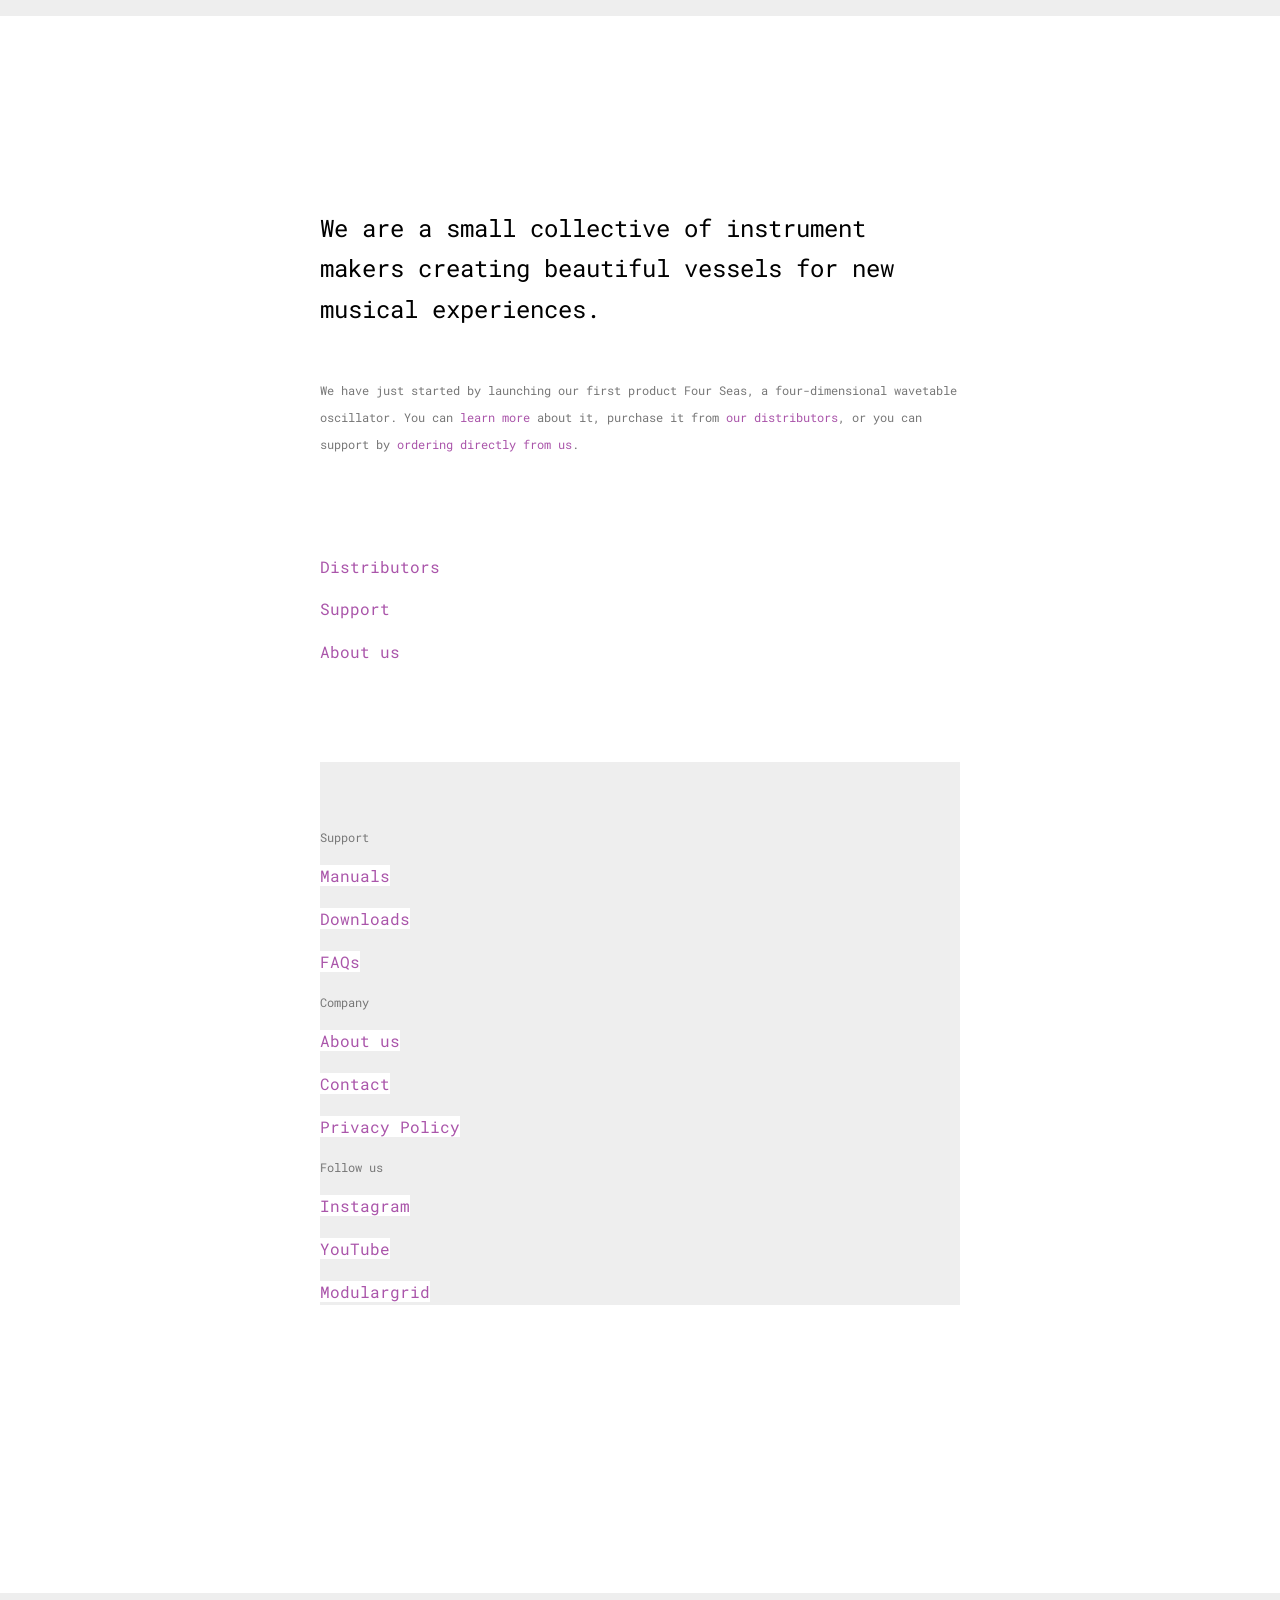
==== ferryislandmodular/index.html @ d3d55053 "asdf" ====
<!DOCTYPE html>
<html lang="en">
<head>
  <meta charset="UTF-8" />
  <title>Ferry Island Modular</title>
  <meta property='og:title'  content='Ferry Island Modular'>
  <meta name="viewport" content="width=device-width,initial-scale=1" />
  <meta name="description" content="Ferry Island Modular creates eurorack modular synthesizer modules." />
  <meta property='og:description'  content='Ferry Island Modular creates eurorack modular synthesizer modules.'>
  <meta property="og:image"  content="http://https://f4.bcbits.com/img/0014461624_20.jpg">
  <link href="https://cdn.jsdelivr.net/npm/modern-normalize@v2.0.0/modern-normalize.min.css" rel="stylesheet">
  <link rel="icon" href="favicon.png">
  <link rel="preconnect" href="https://fonts.googleapis.com">
  <link rel="preconnect" href="https://fonts.gstatic.com" crossorigin>
  <link href="https://fonts.googleapis.com/css2?family=Roboto+Mono:ital,wght@0,400;1,400&display=swap" rel="stylesheet">

  <style type="text/css">
    html {background: #eee;}
    body * {color: #777; font-family: 'Roboto Mono', sans-serif; font-size: 0.75rem; font-weight: 400; line-height: 1.68em;}
    body {background: #fff; border-top: 1rem solid #eee; border-bottom: 1rem solid #eee; padding: 12rem 0;}
    h1 {font-size: 1.5rem; margin: 0 0 3rem 0; color: #000;}
    h2 {font-size: 1.5rem; color: #222; margin: 3rem 0;}
    h3 {font-size: 0.75rem; color: #222;}
    h3 span {font-style: italic; color: #aaa;}
    main, header, nav, section, article, footer {margin: 0 auto 6rem auto; max-width: 40rem; width: 80vw;}
    nav {margin-top: 3rem;}
    p {font-weight: 400; line-height: 1.68rem; max-width: 40rem;}
    ul, li {margin: 0; padding: 0; list-style: none;}
    ul li {margin-bottom: 1rem;}
    li a {font-size: 1rem; background: #fff;}
    em {font-style: italic; color: #777;}
    a, a:link, a:visited, a span {color: #a5a; text-decoration: none;}
    a:hover {border-bottom: 1px dashed #a5a; width: 100%;}
    a.selected {color: #555;}
    footer {background: #eee; padding-top: 3rem; border-top: 1px solid #eee;}
    iframe {margin: 0.5rem 0; box-shadow: 2rem 2rem 3rem rgba(0, 0, 0, 0.1)}
  </style>

</head>

<body>
  
  <header>
    <h1>We are a small collective of instrument makers creating beautiful vessels for new musical experiences.</h1>
    <p>We have just started by launching our first product Four Seas, a four-dimensional wavetable oscillator. You can <a href="#">learn more</a> about it, purchase it from <a href="#">our distributors</a>, or you can support by <a href="#">ordering directly from us</a>.</p>
  </header>
  
  <main>

    <section>
        <nav>
          <ul>
            <li><a href="#">Distributors</a></li>
            <li><a href="#">Support</a></li>
            <li><a href="#">About us</a></li>
          </ul>
        </nav>
      </section>

  </main>

  <footer>
    <ul>
        <li><h4>Support</h4></li>
        <li><a href="#">Manuals</a></li>
        <li><a href="#">Downloads</a></li>
        <li><a href="#">FAQs</a></li>
      </ul>
    <ul>
        <li><h4>Company</h4></li>
        <li><a href="#">About us</a></li>
        <li><a href="#">Contact</a></li>
        <li><a href="#">Privacy Policy</a></li>
      </ul>
    <ul>
        <li><h4>Follow us</h4></li>
        <li><a href="#">Instagram</a></li>
        <li><a href="#">YouTube</a></li>
        <li><a href="#">Modulargrid</a></li>
      </ul>
      
  </footer>

</body>
</html>
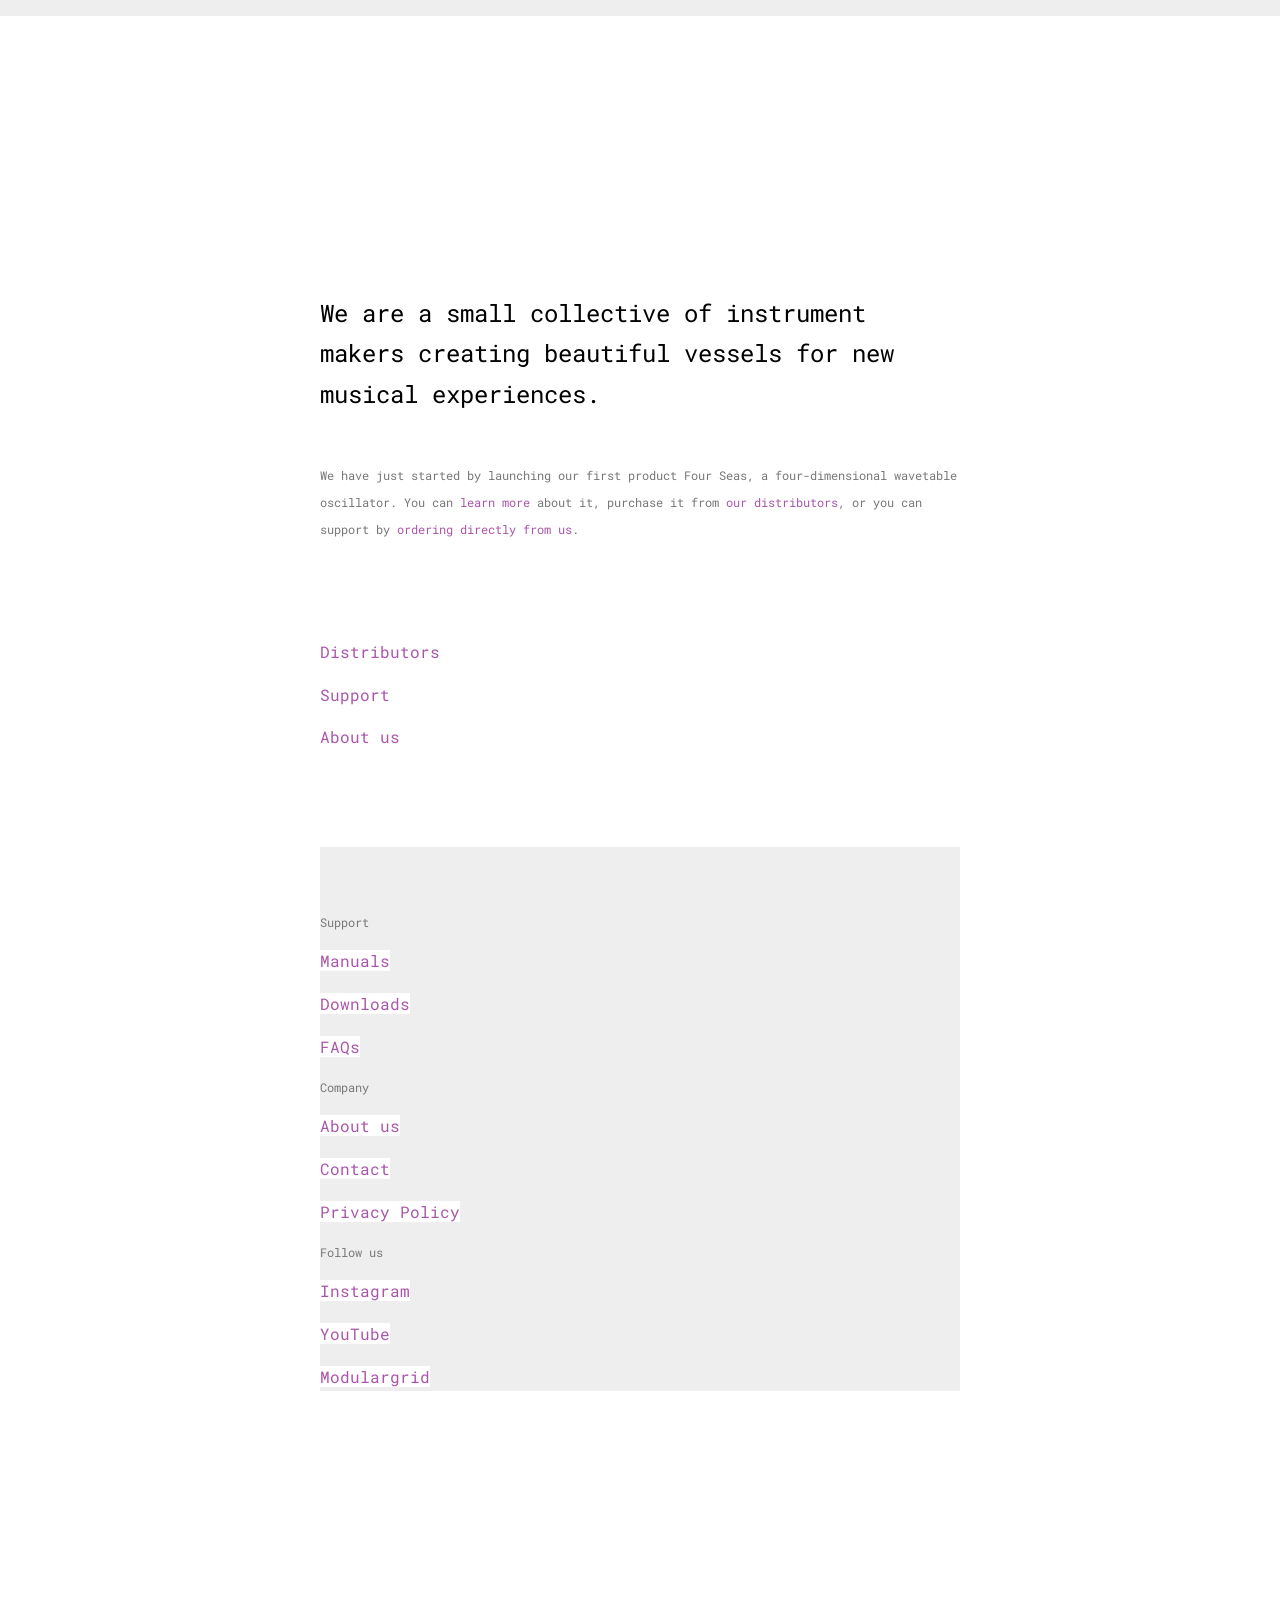
==== commit 1bff944a: "asdf" ====
--- a/ferryislandmodular/index.html
+++ b/ferryislandmodular/index.html
@@ -15,7 +15,7 @@
   <link href="https://fonts.googleapis.com/css2?family=Roboto+Mono:ital,wght@0,400;1,400&display=swap" rel="stylesheet">
 
   <style type="text/css">
-    html {background: #eee;}
+    html {background: #000;}
     body * {color: #777; font-family: 'Roboto Mono', sans-serif; font-size: 0.75rem; font-weight: 400; line-height: 1.68em;}
     body {background: #fff; border-top: 1rem solid #eee; border-bottom: 1rem solid #eee; padding: 12rem 0;}
     h1 {font-size: 1.5rem; margin: 0 0 3rem 0; color: #000;}
@@ -23,7 +23,7 @@
     h3 {font-size: 0.75rem; color: #222;}
     h3 span {font-style: italic; color: #aaa;}
     main, header, nav, section, article, footer {margin: 0 auto 6rem auto; max-width: 40rem; width: 80vw;}
-    nav {margin-top: 3rem;}
+    nav {}
     p {font-weight: 400; line-height: 1.68rem; max-width: 40rem;}
     ul, li {margin: 0; padding: 0; list-style: none;}
     ul li {margin-bottom: 1rem;}
@@ -41,6 +41,7 @@
 <body>
   
   <header>
+    <a href="#"><img src="ferry-island-modular-logo-horizontal-transparent.png" alt=""></a>
     <h1>We are a small collective of instrument makers creating beautiful vessels for new musical experiences.</h1>
     <p>We have just started by launching our first product Four Seas, a four-dimensional wavetable oscillator. You can <a href="#">learn more</a> about it, purchase it from <a href="#">our distributors</a>, or you can support by <a href="#">ordering directly from us</a>.</p>
   </header>
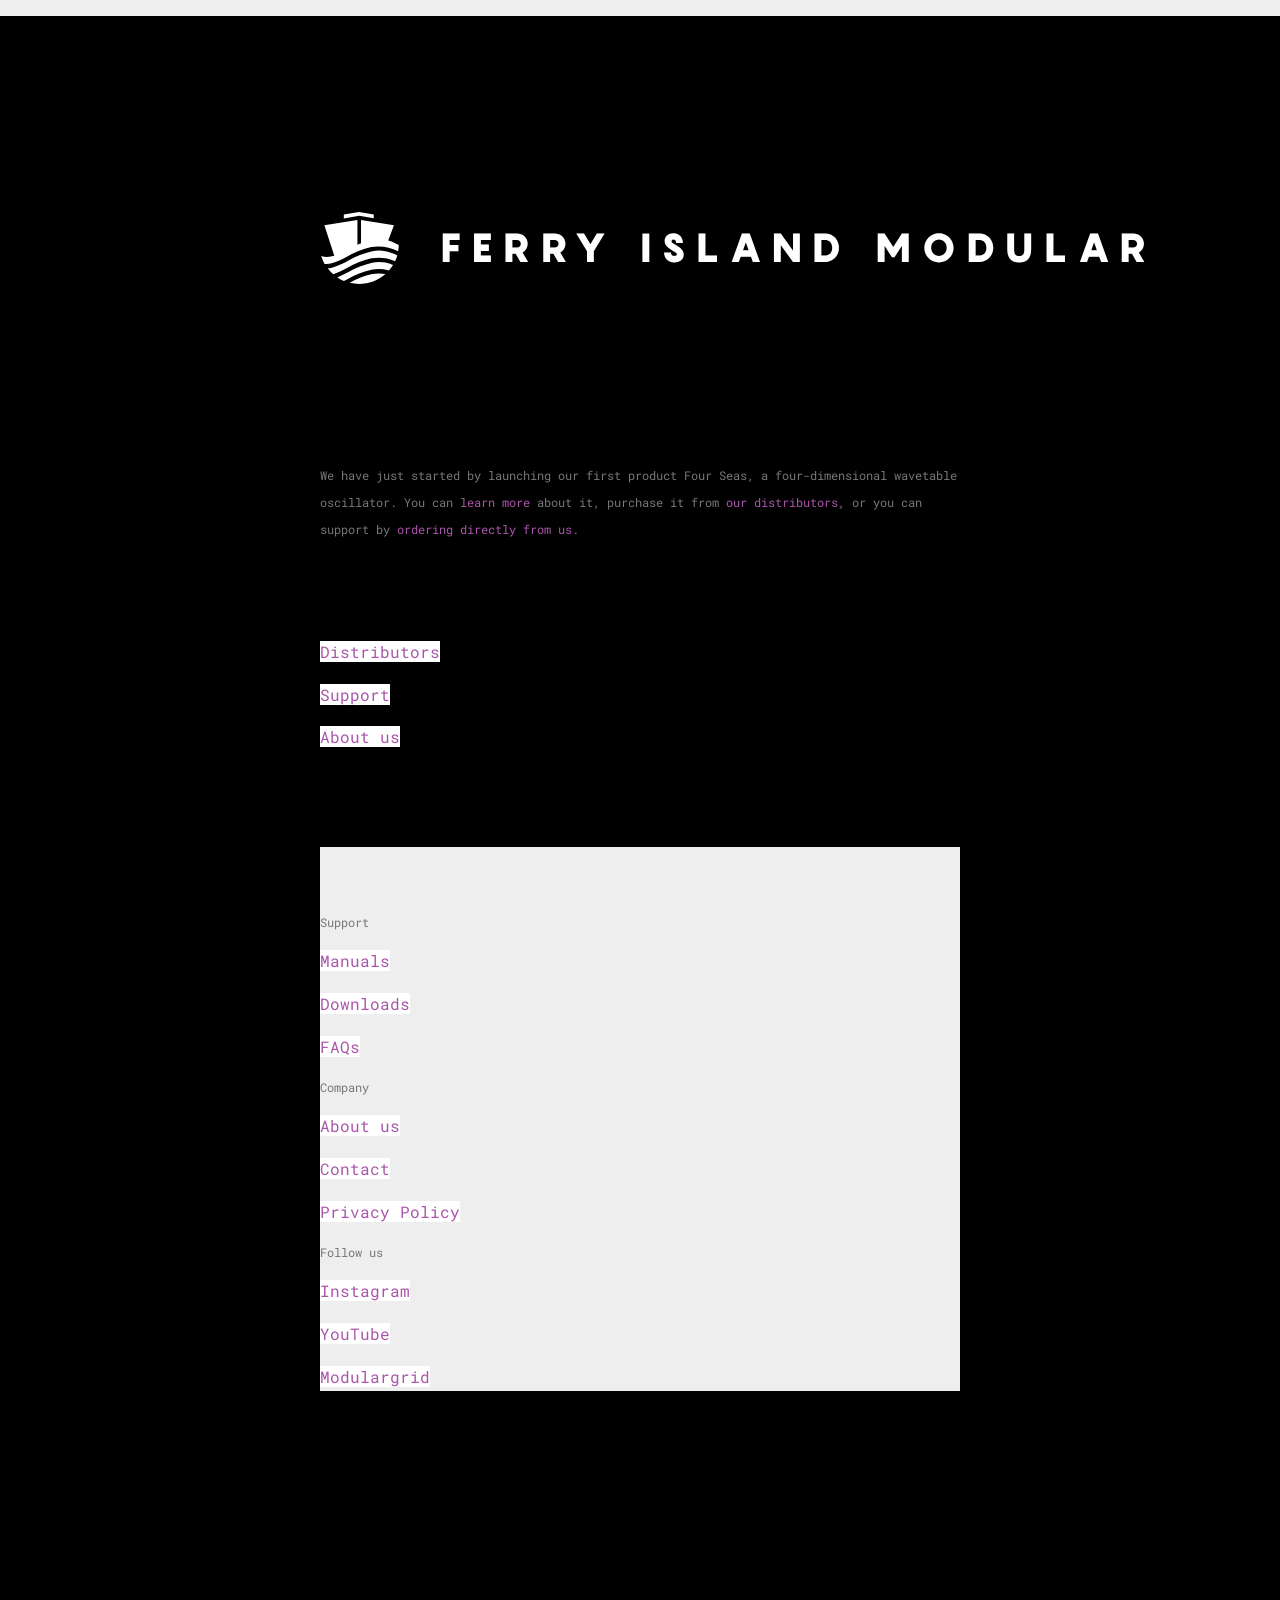
==== commit 4a44064c: "af" ====
--- a/ferryislandmodular/index.html
+++ b/ferryislandmodular/index.html
@@ -17,7 +17,7 @@
   <style type="text/css">
     html {background: #000;}
     body * {color: #777; font-family: 'Roboto Mono', sans-serif; font-size: 0.75rem; font-weight: 400; line-height: 1.68em;}
-    body {background: #fff; border-top: 1rem solid #eee; border-bottom: 1rem solid #eee; padding: 12rem 0;}
+    body {background: #000; border-top: 1rem solid #eee; border-bottom: 1rem solid #eee; padding: 12rem 0;}
     h1 {font-size: 1.5rem; margin: 0 0 3rem 0; color: #000;}
     h2 {font-size: 1.5rem; color: #222; margin: 3rem 0;}
     h3 {font-size: 0.75rem; color: #222;}
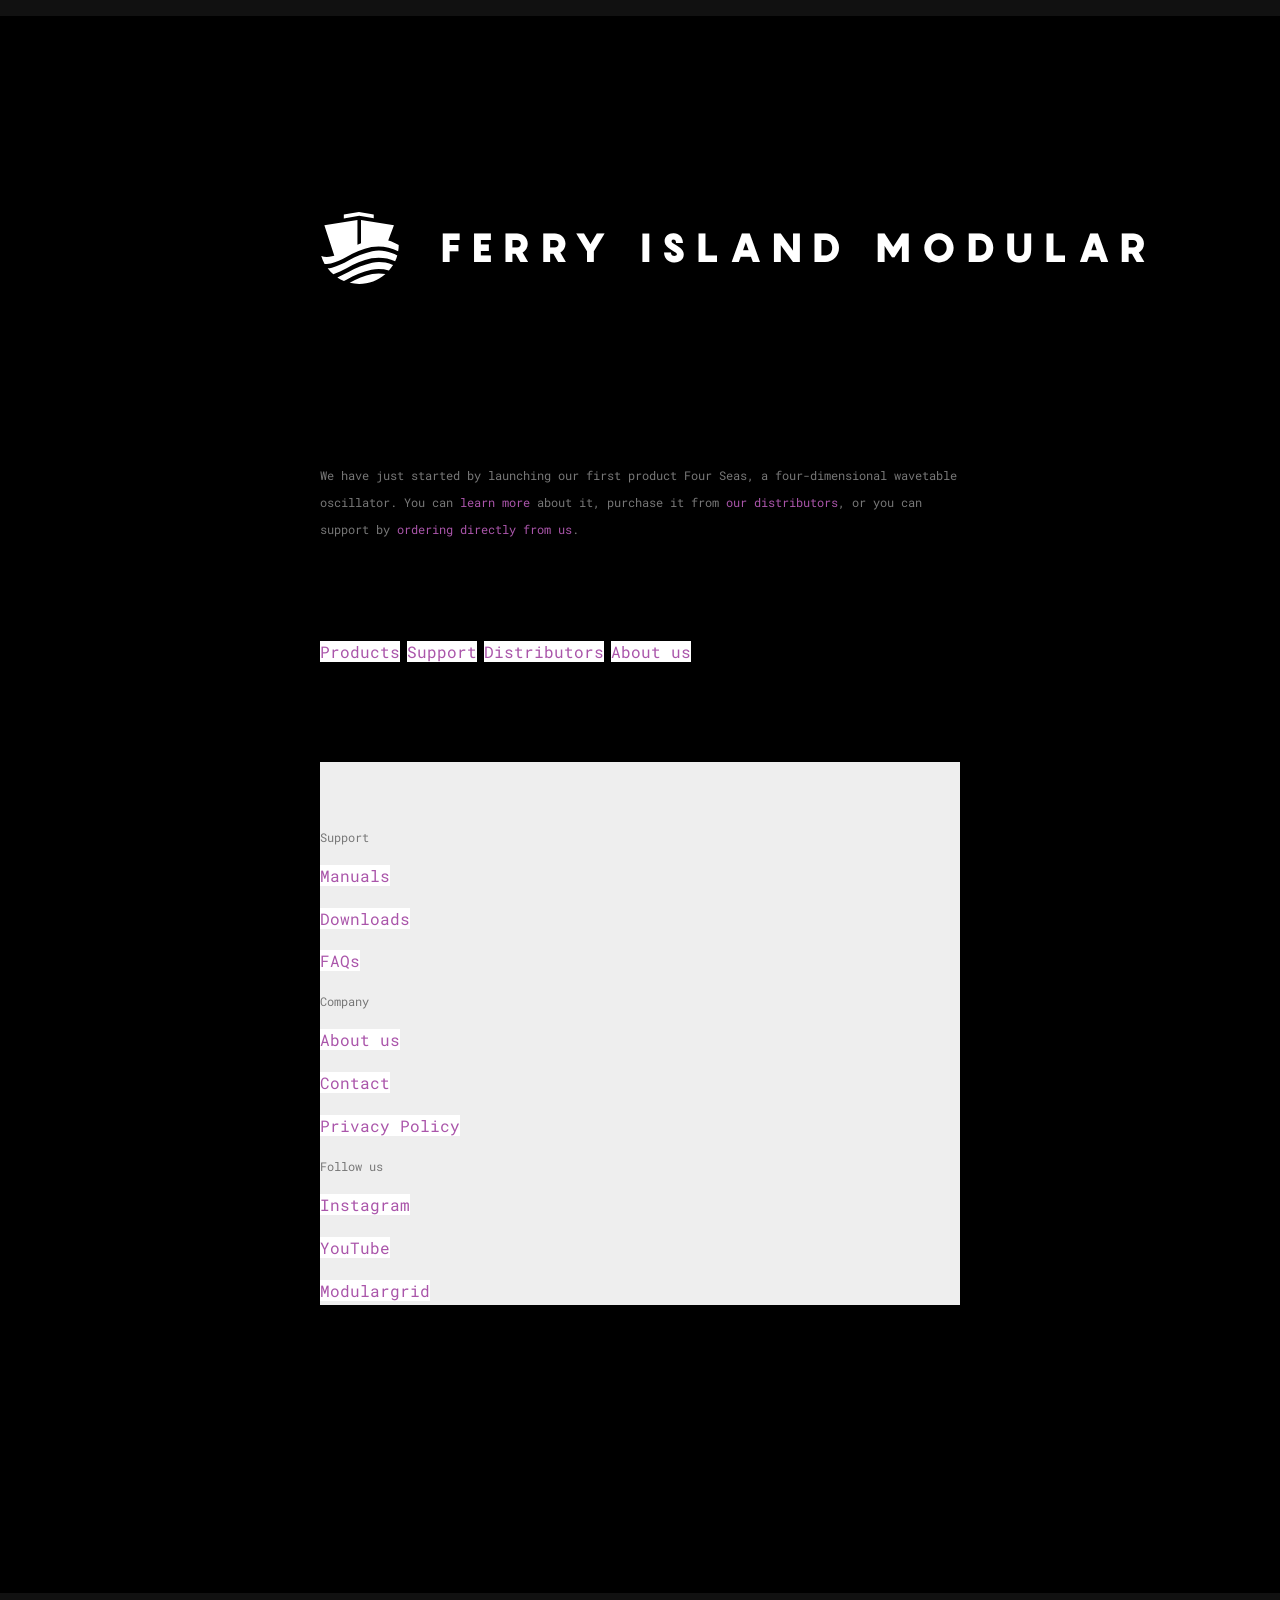
==== commit a13b0e68: "adsf" ====
--- a/ferryislandmodular/index.html
+++ b/ferryislandmodular/index.html
@@ -15,16 +15,24 @@
   <link href="https://fonts.googleapis.com/css2?family=Roboto+Mono:ital,wght@0,400;1,400&display=swap" rel="stylesheet">
 
   <style type="text/css">
+    /* COMMON */
     html {background: #000;}
     body * {color: #777; font-family: 'Roboto Mono', sans-serif; font-size: 0.75rem; font-weight: 400; line-height: 1.68em;}
-    body {background: #000; border-top: 1rem solid #eee; border-bottom: 1rem solid #eee; padding: 12rem 0;}
+    body {background: #000; border-top: 1rem solid #111; border-bottom: 1rem solid #111; padding: 12rem 0;}
+    main, header, nav, section, article, footer {margin: 0 auto 6rem auto; max-width: 40rem; width: 80vw;}
+    
+    /* TYPOGRAPHY */
     h1 {font-size: 1.5rem; margin: 0 0 3rem 0; color: #000;}
     h2 {font-size: 1.5rem; color: #222; margin: 3rem 0;}
     h3 {font-size: 0.75rem; color: #222;}
     h3 span {font-style: italic; color: #aaa;}
-    main, header, nav, section, article, footer {margin: 0 auto 6rem auto; max-width: 40rem; width: 80vw;}
+    p {font-weight: 400; line-height: 1.68rem; max-width: 40rem;}
+
+    /* NAVIGATION */
     nav {}
-    p {font-weight: 400; line-height: 1.68rem; max-width: 40rem;}
+    nav ul li {display: inline;}
+
+    /* MISC */
     ul, li {margin: 0; padding: 0; list-style: none;}
     ul li {margin-bottom: 1rem;}
     li a {font-size: 1rem; background: #fff;}
@@ -32,8 +40,9 @@
     a, a:link, a:visited, a span {color: #a5a; text-decoration: none;}
     a:hover {border-bottom: 1px dashed #a5a; width: 100%;}
     a.selected {color: #555;}
+    
+    /* FOOTER */
     footer {background: #eee; padding-top: 3rem; border-top: 1px solid #eee;}
-    iframe {margin: 0.5rem 0; box-shadow: 2rem 2rem 3rem rgba(0, 0, 0, 0.1)}
   </style>
 
 </head>
@@ -47,15 +56,17 @@
   </header>
   
   <main>
+    <nav>
+        <ul>
+          <li><a href="#">Products</a></li>
+          <li><a href="#">Support</a></li>
+          <li><a href="#">Distributors</a></li>
+          <li><a href="#">About us</a></li>
+        </ul>
+      </nav>
 
     <section>
-        <nav>
-          <ul>
-            <li><a href="#">Distributors</a></li>
-            <li><a href="#">Support</a></li>
-            <li><a href="#">About us</a></li>
-          </ul>
-        </nav>
+        
       </section>
 
   </main>
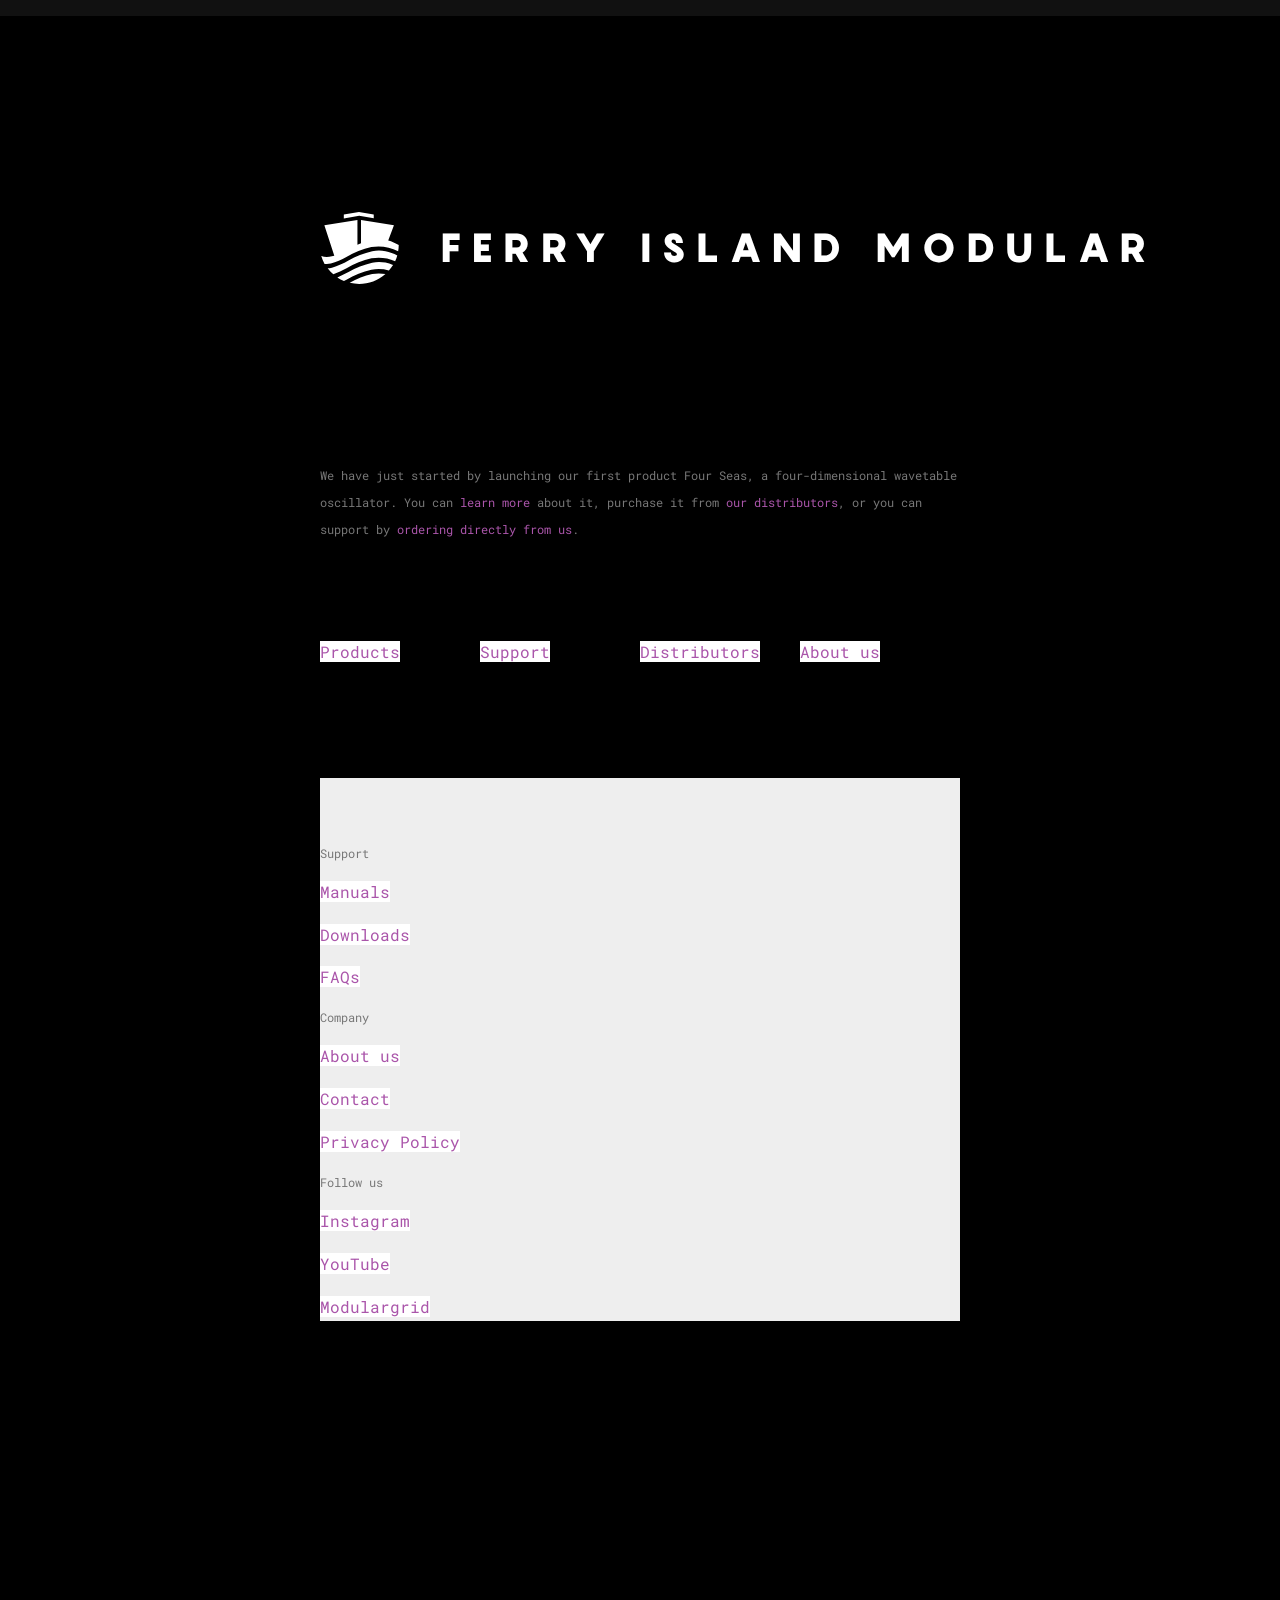
==== commit 5d33a9ff: "asf" ====
--- a/ferryislandmodular/index.html
+++ b/ferryislandmodular/index.html
@@ -30,7 +30,8 @@
 
     /* NAVIGATION */
     nav {}
-    nav ul li {display: inline;}
+    nav ul {display: flex;}
+    nav ul li {flex: 25%;}
 
     /* MISC */
     ul, li {margin: 0; padding: 0; list-style: none;}
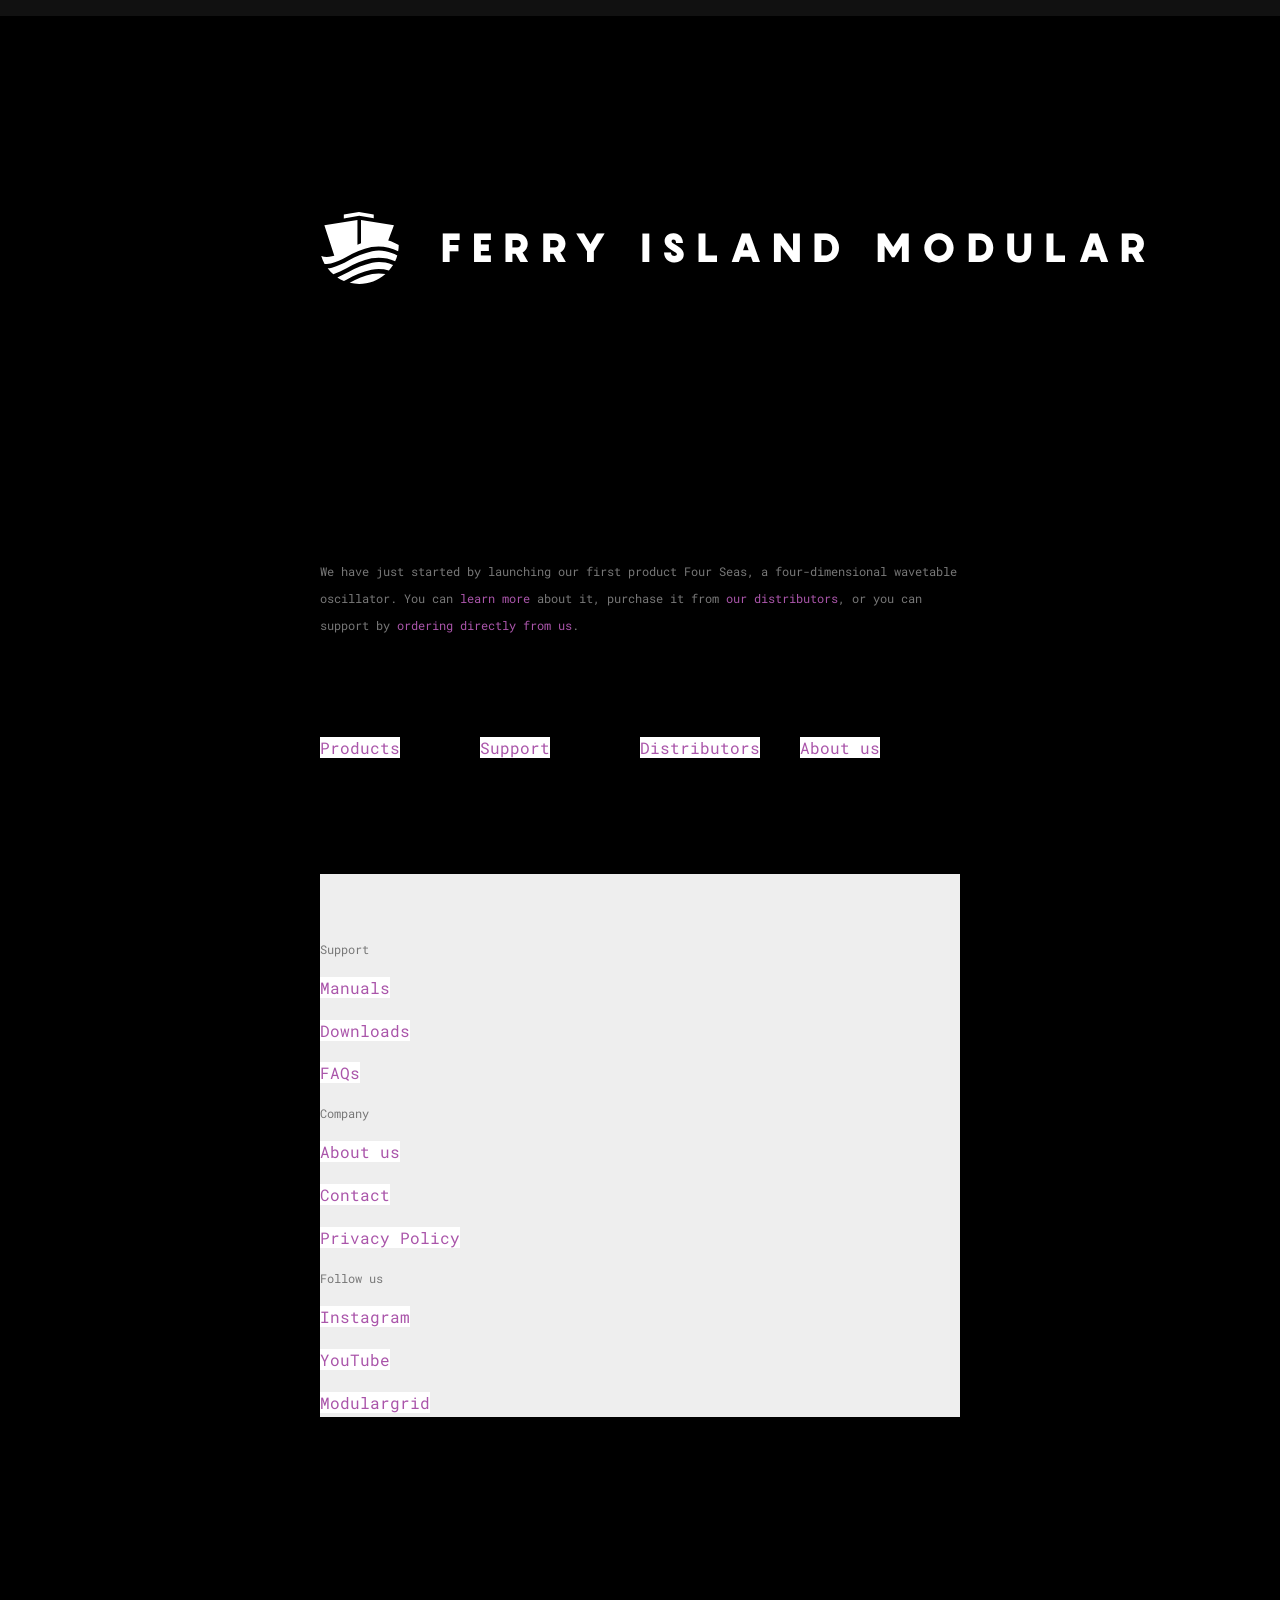
==== commit 9d91af5b: "f" ====
--- a/ferryislandmodular/index.html
+++ b/ferryislandmodular/index.html
@@ -52,11 +52,13 @@
   
   <header>
     <a href="#"><img src="ferry-island-modular-logo-horizontal-transparent.png" alt=""></a>
-    <h1>We are a small collective of instrument makers creating beautiful vessels for new musical experiences.</h1>
-    <p>We have just started by launching our first product Four Seas, a four-dimensional wavetable oscillator. You can <a href="#">learn more</a> about it, purchase it from <a href="#">our distributors</a>, or you can support by <a href="#">ordering directly from us</a>.</p>
   </header>
   
   <main>
+    <section>
+        <h1>We are a small collective of instrument makers creating beautiful vessels for new musical experiences.</h1>
+        <p>We have just started by launching our first product Four Seas, a four-dimensional wavetable oscillator. You can <a href="#">learn more</a> about it, purchase it from <a href="#">our distributors</a>, or you can support by <a href="#">ordering directly from us</a>.</p>
+      </section>
     <nav>
         <ul>
           <li><a href="#">Products</a></li>
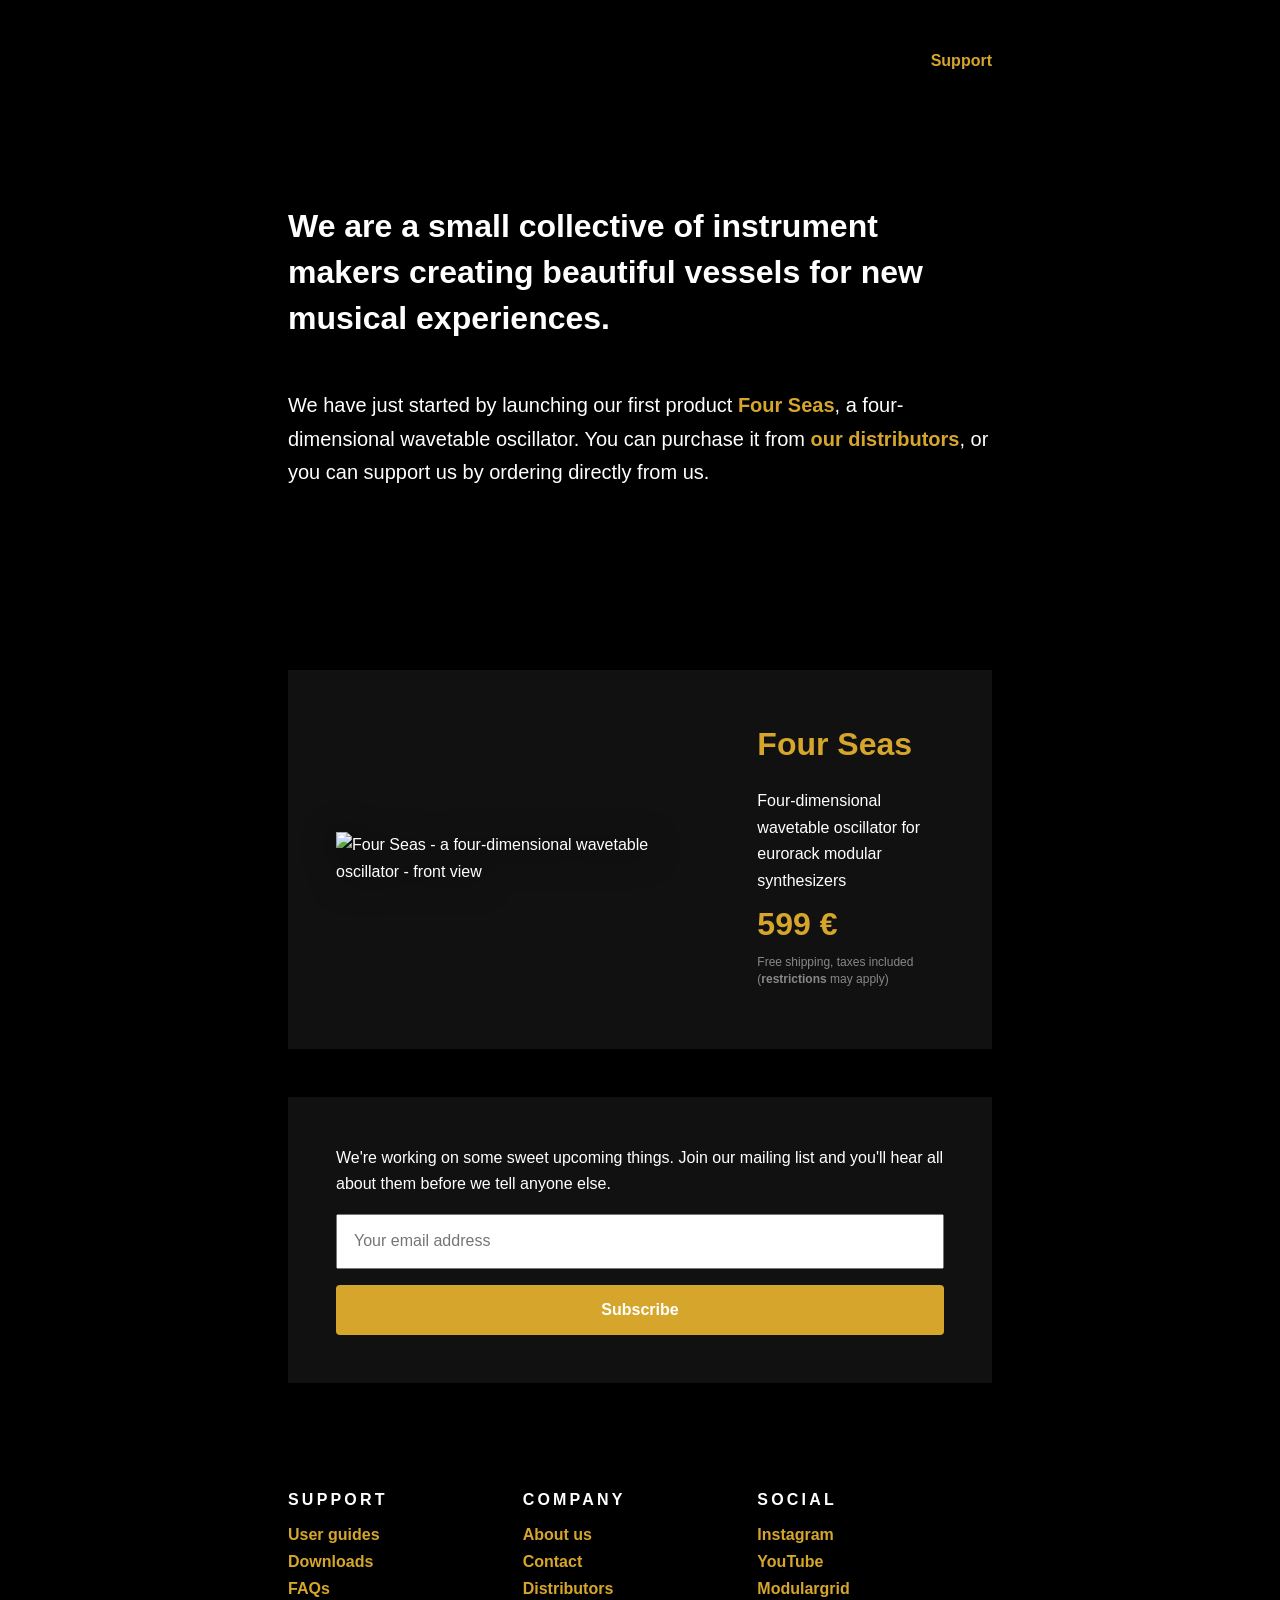
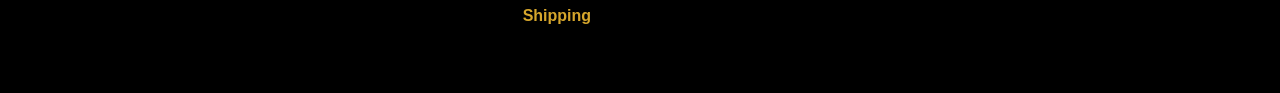
==== commit 54747fcf: "hello world" ====
--- a/ferryislandmodular/index.html
+++ b/ferryislandmodular/index.html
@@ -8,92 +8,328 @@
   <meta name="description" content="Ferry Island Modular creates eurorack modular synthesizer modules." />
   <meta property='og:description'  content='Ferry Island Modular creates eurorack modular synthesizer modules.'>
   <meta property="og:image"  content="http://https://f4.bcbits.com/img/0014461624_20.jpg">
+  <link rel="stylesheet" href="styles.css">
   <link href="https://cdn.jsdelivr.net/npm/modern-normalize@v2.0.0/modern-normalize.min.css" rel="stylesheet">
   <link rel="icon" href="favicon.png">
-  <link rel="preconnect" href="https://fonts.googleapis.com">
-  <link rel="preconnect" href="https://fonts.gstatic.com" crossorigin>
   <link href="https://fonts.googleapis.com/css2?family=Roboto+Mono:ital,wght@0,400;1,400&display=swap" rel="stylesheet">
-
-  <style type="text/css">
-    /* COMMON */
-    html {background: #000;}
-    body * {color: #777; font-family: 'Roboto Mono', sans-serif; font-size: 0.75rem; font-weight: 400; line-height: 1.68em;}
-    body {background: #000; border-top: 1rem solid #111; border-bottom: 1rem solid #111; padding: 12rem 0;}
-    main, header, nav, section, article, footer {margin: 0 auto 6rem auto; max-width: 40rem; width: 80vw;}
-    
-    /* TYPOGRAPHY */
-    h1 {font-size: 1.5rem; margin: 0 0 3rem 0; color: #000;}
-    h2 {font-size: 1.5rem; color: #222; margin: 3rem 0;}
-    h3 {font-size: 0.75rem; color: #222;}
-    h3 span {font-style: italic; color: #aaa;}
-    p {font-weight: 400; line-height: 1.68rem; max-width: 40rem;}
-
-    /* NAVIGATION */
-    nav {}
-    nav ul {display: flex;}
-    nav ul li {flex: 25%;}
-
-    /* MISC */
-    ul, li {margin: 0; padding: 0; list-style: none;}
-    ul li {margin-bottom: 1rem;}
-    li a {font-size: 1rem; background: #fff;}
-    em {font-style: italic; color: #777;}
-    a, a:link, a:visited, a span {color: #a5a; text-decoration: none;}
-    a:hover {border-bottom: 1px dashed #a5a; width: 100%;}
-    a.selected {color: #555;}
-    
-    /* FOOTER */
-    footer {background: #eee; padding-top: 3rem; border-top: 1px solid #eee;}
-  </style>
 
 </head>
 
 <body>
   
   <header>
-    <a href="#"><img src="ferry-island-modular-logo-horizontal-transparent.png" alt=""></a>
+    <section id="topbar">
+        <a href="index.html" id="logo"><img src="assets/images/ferry-island-modular-logo-horizontal-transparent.png" alt=""></a>
+        <a href="support.html" id="support">Support</a>
+      </section>
+    <section id="intro">
+        <h1>We are a small collective of instrument makers creating beautiful vessels for new musical experiences.</h1>
+        <p>We have just started by launching our first product <a href="#">Four Seas</a>, a four-dimensional wavetable oscillator. You can purchase it from <a href="#">our distributors</a>, or you can support us by ordering directly from us.</p>
+      </section>
   </header>
   
   <main>
-    <section>
-        <h1>We are a small collective of instrument makers creating beautiful vessels for new musical experiences.</h1>
-        <p>We have just started by launching our first product Four Seas, a four-dimensional wavetable oscillator. You can <a href="#">learn more</a> about it, purchase it from <a href="#">our distributors</a>, or you can support by <a href="#">ordering directly from us</a>.</p>
-      </section>
-    <nav>
-        <ul>
-          <li><a href="#">Products</a></li>
-          <li><a href="#">Support</a></li>
-          <li><a href="#">Distributors</a></li>
-          <li><a href="#">About us</a></li>
-        </ul>
-      </nav>
-
-    <section>
-        
-      </section>
-
+    <section class="product">
+        <div class="product-image">
+            <a href="four-seas.html"><img src="assets/images/four-seas-front.png" alt="Four Seas - a four-dimensional wavetable oscillator - front view"></a>
+          </div>
+        <div class="product-details">
+            <h3 class="product-name"><a href="four-seas.html">Four Seas</a></h3>
+            <p class="product-description">Four-dimensional wavetable oscillator for eurorack modular synthesizers</p>
+            <p class="product-price">599 €</p>
+            <p class="product-fees">Free shipping, taxes included (<a href="#">restrictions</a> may apply)</p>
+            <!-- SHOPIFY BUTTON BEGINS -->
+            <div id='product-component-1760268443202'></div>
+              <script type="text/javascript">
+              /*<![CDATA[*/
+              (function () {
+                var scriptURL = 'https://sdks.shopifycdn.com/buy-button/latest/buy-button-storefront.min.js';
+                if (window.ShopifyBuy) {
+                  if (window.ShopifyBuy.UI) {
+                    ShopifyBuyInit();
+                  } else {
+                    loadScript();
+                  }
+                } else {
+                  loadScript();
+                }
+                function loadScript() {
+                  var script = document.createElement('script');
+                  script.async = true;
+                  script.src = scriptURL;
+                  (document.getElementsByTagName('head')[0] || document.getElementsByTagName('body')[0]).appendChild(script);
+                  script.onload = ShopifyBuyInit;
+                }
+                function ShopifyBuyInit() {
+                  var client = ShopifyBuy.buildClient({
+                    domain: 'efsuj0-sb.myshopify.com',
+                    storefrontAccessToken: 'c04a31f7f5a6f814a4b5aebdd3c81b25',
+                  });
+                  ShopifyBuy.UI.onReady(client).then(function (ui) {
+                    ui.createComponent('product', {
+                      id: '15199413502296',
+                        variantId: '55305650831704',
+                      node: document.getElementById('product-component-1760268443202'),
+                      moneyFormat: '%E2%82%AC%7B%7Bamount_with_comma_separator%7D%7D',
+                      options: {
+                "product": {
+                  "styles": {
+                    "product": {
+                      "@media (min-width: 601px)": {
+                        "max-width": "calc(25% - 20px)",
+                        "margin-left": "20px",
+                        "margin-bottom": "50px"
+                      },
+                      "text-align": "left"
+                    },
+                    "button": {
+                      "font-weight": "bold",
+                      "font-size": "16px",
+                      "padding-top": "16px",
+                      "padding-bottom": "16px",
+                      ":hover": {
+                        "background-color": "#c19528"
+                      },
+                      "background-color": "#d6a62c",
+                      ":focus": {
+                        "background-color": "#c19528"
+                      },
+                      "border-radius": "4px"
+                    },
+                    "quantityInput": {
+                      "font-size": "16px",
+                      "padding-top": "16px",
+                      "padding-bottom": "16px"
+                    }
+                  },
+                  "contents": {
+                    "img": false,
+                    "title": false,
+                    "price": false,
+                    "options": false
+                  },
+                  "text": {
+                    "button": "Add to cart"
+                  },
+                  "variantId": "55305650831704"
+                },
+                "productSet": {
+                  "styles": {
+                    "products": {
+                      "@media (min-width: 601px)": {
+                        "margin-left": "-20px"
+                      }
+                    }
+                  }
+                },
+                "modalProduct": {
+                  "contents": {
+                    "img": false,
+                    "imgWithCarousel": true,
+                    "button": false,
+                    "buttonWithQuantity": true
+                  },
+                  "styles": {
+                    "product": {
+                      "@media (min-width: 601px)": {
+                        "max-width": "100%",
+                        "margin-left": "0px",
+                        "margin-bottom": "0px"
+                      }
+                    },
+                    "button": {
+                      "font-weight": "bold",
+                      "font-size": "16px",
+                      "padding-top": "16px",
+                      "padding-bottom": "16px",
+                      ":hover": {
+                        "background-color": "#c19528"
+                      },
+                      "background-color": "#d6a62c",
+                      ":focus": {
+                        "background-color": "#c19528"
+                      },
+                      "border-radius": "4px"
+                    },
+                    "quantityInput": {
+                      "font-size": "16px",
+                      "padding-top": "16px",
+                      "padding-bottom": "16px"
+                    }
+                  },
+                  "text": {
+                    "button": "Add to cart"
+                  }
+                },
+                "option": {},
+                "cart": {
+                  "styles": {
+                    "button": {
+                      "font-weight": "bold",
+                      "font-size": "16px",
+                      "padding-top": "16px",
+                      "padding-bottom": "16px",
+                      ":hover": {
+                        "background-color": "#c19528"
+                      },
+                      "background-color": "#d6a62c",
+                      ":focus": {
+                        "background-color": "#c19528"
+                      },
+                      "border-radius": "4px"
+                    },
+                    "title": {
+                      "color": "#ffffff"
+                    },
+                    "header": {
+                      "color": "#ffffff"
+                    },
+                    "lineItems": {
+                      "color": "#ffffff"
+                    },
+                    "subtotalText": {
+                      "color": "#ffffff"
+                    },
+                    "subtotal": {
+                      "color": "#ffffff"
+                    },
+                    "notice": {
+                      "color": "#ffffff"
+                    },
+                    "currency": {
+                      "color": "#ffffff"
+                    },
+                    "close": {
+                      "color": "#ffffff",
+                      ":hover": {
+                        "color": "#ffffff"
+                      }
+                    },
+                    "empty": {
+                      "color": "#ffffff"
+                    },
+                    "noteDescription": {
+                      "color": "#ffffff"
+                    },
+                    "discountText": {
+                      "color": "#ffffff"
+                    },
+                    "discountIcon": {
+                      "fill": "#ffffff"
+                    },
+                    "discountAmount": {
+                      "color": "#ffffff"
+                    },
+                    "cart": {
+                      "background-color": "#111111"
+                    },
+                    "footer": {
+                      "background-color": "#111111"
+                    }
+                  },
+                  "text": {
+                    "total": "Subtotal",
+                    "button": "Checkout"
+                  },
+                  "contents": {
+                    "note": true
+                  }
+                },
+                "toggle": {
+                  "styles": {
+                    "toggle": {
+                      "font-weight": "bold",
+                      "background-color": "#d6a62c",
+                      ":hover": {
+                        "background-color": "#c19528"
+                      },
+                      ":focus": {
+                        "background-color": "#c19528"
+                      }
+                    },
+                    "count": {
+                      "font-size": "16px"
+                    }
+                  }
+                },
+                "lineItem": {
+                  "styles": {
+                    "variantTitle": {
+                      "color": "#ffffff"
+                    },
+                    "title": {
+                      "color": "#ffffff"
+                    },
+                    "price": {
+                      "color": "#ffffff"
+                    },
+                    "fullPrice": {
+                      "color": "#ffffff"
+                    },
+                    "discount": {
+                      "color": "#ffffff"
+                    },
+                    "discountIcon": {
+                      "fill": "#ffffff"
+                    },
+                    "quantity": {
+                      "color": "#ffffff"
+                    },
+                    "quantityIncrement": {
+                      "color": "#ffffff",
+                      "border-color": "#ffffff"
+                    },
+                    "quantityDecrement": {
+                      "color": "#ffffff",
+                      "border-color": "#ffffff"
+                    },
+                    "quantityInput": {
+                      "color": "#ffffff",
+                      "border-color": "#ffffff"
+                    }
+                  }
+                }
+              },
+                    });
+                  });
+                }
+              })();
+              /*]]>*/
+              </script>
+          </div>
+          <!-- SHOPIFY BUTTON ENDS -->
+      </section>
+      <section class="newsletter">
+        <p>We're working on some sweet upcoming things. Join our mailing list and you'll hear all about them before we tell anyone else.</p>
+        <form action="">
+          <input type="email" name="email" id="email" placeholder="Your email address">
+          <button type="submit">Subscribe</button>
+        </form>
+      </section>
   </main>
 
   <footer>
-    <ul>
-        <li><h4>Support</h4></li>
-        <li><a href="#">Manuals</a></li>
-        <li><a href="#">Downloads</a></li>
-        <li><a href="#">FAQs</a></li>
-      </ul>
-    <ul>
-        <li><h4>Company</h4></li>
-        <li><a href="#">About us</a></li>
-        <li><a href="#">Contact</a></li>
-        <li><a href="#">Privacy Policy</a></li>
-      </ul>
-    <ul>
-        <li><h4>Follow us</h4></li>
-        <li><a href="#">Instagram</a></li>
-        <li><a href="#">YouTube</a></li>
-        <li><a href="#">Modulargrid</a></li>
-      </ul>
-      
+    <section>
+        <ul>
+          <li><h4>Support</h4></li>
+          <li><a href="support.html#user-guides">User guides</a></li>
+          <li><a href="support.html#downloads">Downloads</a></li>
+          <li><a href="support.html#faqs">FAQs</a></li>
+        </ul>
+        <ul>
+          <li><h4>Company</h4></li>
+          <li><a href="about.html">About us</a></li>
+          <li><a href="contact.html">Contact</a></li>
+          <li><a href="distributors.html">Distributors</a></li>
+          <li><a href="shipping.html">Shipping</a></li>
+        </ul>
+        <ul>
+          <li><h4>Social</h4></li>
+          <li><a href="https://www.instagram.com/ferryislandmodular/">Instagram</a></li>
+          <li><a href="https://www.youtube.com/@ferryislandmodular">YouTube</a></li>
+          <li><a href="https://modulargrid.com/e/vendors/view/1264">Modulargrid</a></li>
+        </ul>
+      </section>
   </footer>
 
 </body>
--- a/ferryislandmodular/styles.css
+++ b/ferryislandmodular/styles.css
@@ -0,0 +1,108 @@
+/* COMMON */
+    html {background: #000;}
+    body * {color: #fff; font-family: 'Pangram', sans-serif; font-size: 1rem; font-weight: 400; line-height: 1.68em;}
+    body {background: #000; min-width: 320px;}
+    main, nav, section, article {margin: 0 auto; max-width: 44rem; width: 80vw;}
+    
+/* HEADER */
+    header {width: 100%; background: url('assets/images/four-seas-detail-top.jpg') center top no-repeat; background-size: cover; background-attachment: fixed; padding: 1rem 0;}
+    header section {margin: 0 auto;}
+    header section#intro {padding: 6rem 0;}
+    header a img {width: 60vw; max-width: 350px; margin: 0; padding: 0; display: block;}
+    header a#logo:hover {border: none;}
+    header section#topbar {display: flex; justify-content: space-between; max-width: 44rem; width 80vw; padding: 2rem 0;}
+    header section#topbar a {align-self: center; margin: 0; padding: 0;}
+    a#support {text-align: right;}
+
+/* TYPOGRAPHY */
+    @font-face {font-family: "Pangram"; src: url("assets/images/Pangram-Regular.otf") format("opentype"); font-weight: 400; font-style: normal;}
+    @font-face {font-family: "Pangram"; src: url("assets/images/Pangram-Bold.otf") format("opentype"); font-weight: 600; font-style: normal;}
+    @font-face {font-family: "Pangram"; src: url("assets/images/Pangram-Black.otf") format("opentype"); font-weight: 800; font-style: normal;}
+    h1 {font-size: 2rem; font-weight: 600; margin: 0 0 3rem 0; color: #fff; line-height: 1.44em;}
+    h2 {font-size: 1.5rem; font-weight: 600; color: #fff; margin: 3rem 0;}
+    h3 {font-size: 1rem; font-weight: 600; color: #fff;}
+    h4 {font-size: 0.75; font-weight: 800; color: #fff; text-transform: uppercase; letter-spacing: 0.2rem; margin: 0.5rem 0;}
+    h5 {font-size: 1rem; font-weight: 600; color: #fff;}
+    p {font-weight: 400; line-height: 1.68rem; max-width: 44rem;}
+    p a, a:link, a:visited {font-weight: 600; color: #d6a62c; text-decoration: none; font-size: inherit;}
+    a:hover {border-bottom: 1px dashed #d6a62c;}
+
+/* NAVIGATION */
+    #navbar-back {display: flex; width: 100%; margin: 0 0 3rem 0; flex-direction: row;}
+    #navbar-back p {flex: 25%;}
+    #navbar-back h3 {flex: 50%; text-align: center;}
+
+/* MISC */
+    ul, li {margin: 0; padding: 0; list-style: none;}
+    em {font-style: italic; color: #777;}
+    p a:hover {border-bottom: 1px dashed #d6a62c; width: 100%;}
+    p a.selected {color: #555;}
+
+/* PRODUCT */
+    main section.product {margin: 0 0 3rem 0;}
+    main section.product img {width: 100%;}
+    section.product {display: flex; flex-direction: row; width: 100%; gap: 3rem; padding: 3rem; background: #111 url('assets/images/laru-map.png') no-repeat center; background-size: cover;}
+        @media (max-width: 800px) {section.product {flex-direction: column; flex: 100%;}}
+    section.product div.product-image {flex: 66%; align-self: center;filter: drop-shadow(2px 4px 16px #000);}
+    section.product div.product-details {align-self: center; width: 33%;}
+        @media (max-width: 800px) {section.product div.product-details {width: 100%;}}
+    div.product-image a:hover {border: none;}
+    h3.product-name {font-size: 2rem; margin: 0 0 1rem 0;}
+    h3.product-name a {color: #d6a62c; text-decoration: none; font-size: 2rem; font-weight: 600;}
+    h3.product-name a:hover {border-bottom: 1px dashed #d6a62c;}
+    p.product-price {font-size: 2rem; margin: 0 0 1rem 0; color: #d6a62c; font-weight: 800;}
+    p.product-fees, p.product-fees a {font-size: 0.75rem; line-height: 1.44; color: #888;}
+
+/* PRODUCT PAGE */
+    main#product-page section#intro {padding: 3rem 0;}
+    main#product-page section#intro h1 {font-size: 3rem; font-weight: 800; text-transform: uppercase; letter-spacing: 0.5rem; margin-bottom: 0; color: #d6a62c;}
+    main#product-page section#intro h1, #product-page section#intro p {text-align: center; margin: 0 auto 1rem 0;} 
+    main#product-page section.price-and-buy {display: flex !important; flex-direction: row;}
+    main#product-page section.price-and-buy div {flex: 50%;}
+    main#product-page section.price-and-buy div p {width: fit-content;}
+    section.product-information {display: flex; gap: 2rem; flex-direction: row;}
+        @media (max-width: 800px) {section.product-information {flex-direction: column; gap: 0;}}
+    section.product-information > p, section.product-information > section {flex: 50%;}
+    #product-page h2 {margin: 2rem 0 1rem 0; width: 100%; text-align: center; color:#d6a62c}
+    p span {color: #888;}
+    section.tech-specs-and-downloads {border: 1px solid #d6a62c; padding: 2rem; margin: 3rem 0;}
+    section.product-information img {width:50%; height: auto;}
+
+/* CONTENT PAGES */
+    section.information {display: flex; gap: 2rem; flex-direction: row;}
+        @media (max-width: 800px) {section.product-information {flex-direction: column; gap: 0;}}
+    section.product-information > p, section.product-information > section {flex: 50%;}
+    main#content-page section#intro {padding: 3rem 0;}
+    main#content-page section#intro h1 {font-size: 3rem; font-weight: 800; text-transform: uppercase; letter-spacing: 0.5rem; margin-bottom: 0; color: #d6a62c;}
+    main#content-page section#intro h1, #content-page section#intro p {text-align: center; margin: 0 auto 1rem 0;}
+    section#intro p {font-size: 1.25rem; line-height: 1.68;} 
+    main#content-page section.price-and-buy {display: flex !important; flex-direction: row;}
+    main#content-page section.price-and-buy div {flex: 50%;}
+    main#content-page section.price-and-buy div p {width: fit-content;}
+    #content-page h2 {margin: 3rem 0 1rem 0; text-align: left; width: 100%; color:#fff}
+    main#content-page section img {width:100%; height: auto;}
+
+/* MAIN CONTENT */
+    main {padding: 3rem 0;}
+
+/* NEWSLETTER */
+    section.newsletter {width: 100%; padding: 3rem; background: #111 url('assets/images/laru-map.png') no-repeat center; background-size: cover;}
+    form {display: flex; flex-direction: row; gap: 1rem; margin-top: 1rem;}
+        @media (max-width: 600px) {form {flex-direction: column;}}
+    input[type="email"] {flex: auto; padding: 1rem;}
+    form button {padding: 1rem 3rem; background: #d6a62c; color: #000; border: none; font-weight: 600; cursor: pointer; border-radius: 4px; color: #fff;}
+    section.newsletter p {margin: 0 0 1rem 0;}
+
+/* CONTACT */
+    section.contact {width: 100%; padding: 3rem; background: #111 url('assets/images/laru-map.png') no-repeat center; background-size: cover;}
+    form {display: flex; flex-direction: column; gap: 1rem; margin-top: 1rem;}
+    input[type="email"] {flex: auto; padding: 1rem;}
+    textarea {height: 12rem; padding: 1rem;}
+    form button {padding: 1rem 3rem; background: #d6a62c; color: #000; border: none; font-weight: 600; cursor: pointer; border-radius: 4px; color: #fff;}
+    section.contact p {margin: 0 0 1rem 0;}
+
+/* FOOTER */
+    footer {width: 100%; background: url('assets/images/four-seas-detail-bottom.jpg') center top no-repeat; background-size: cover; background-attachment: fixed; padding: 3rem 0;}
+    footer section {flex-direction: row; display: flex; margin: 0 auto; max-width: 44rem; width 80vw;}
+        @media (max-width: 600px) {footer section {flex-direction: column; flex: 100%;}}
+    footer section ul {flex: 33%; margin: 0 0 1rem 0;}
